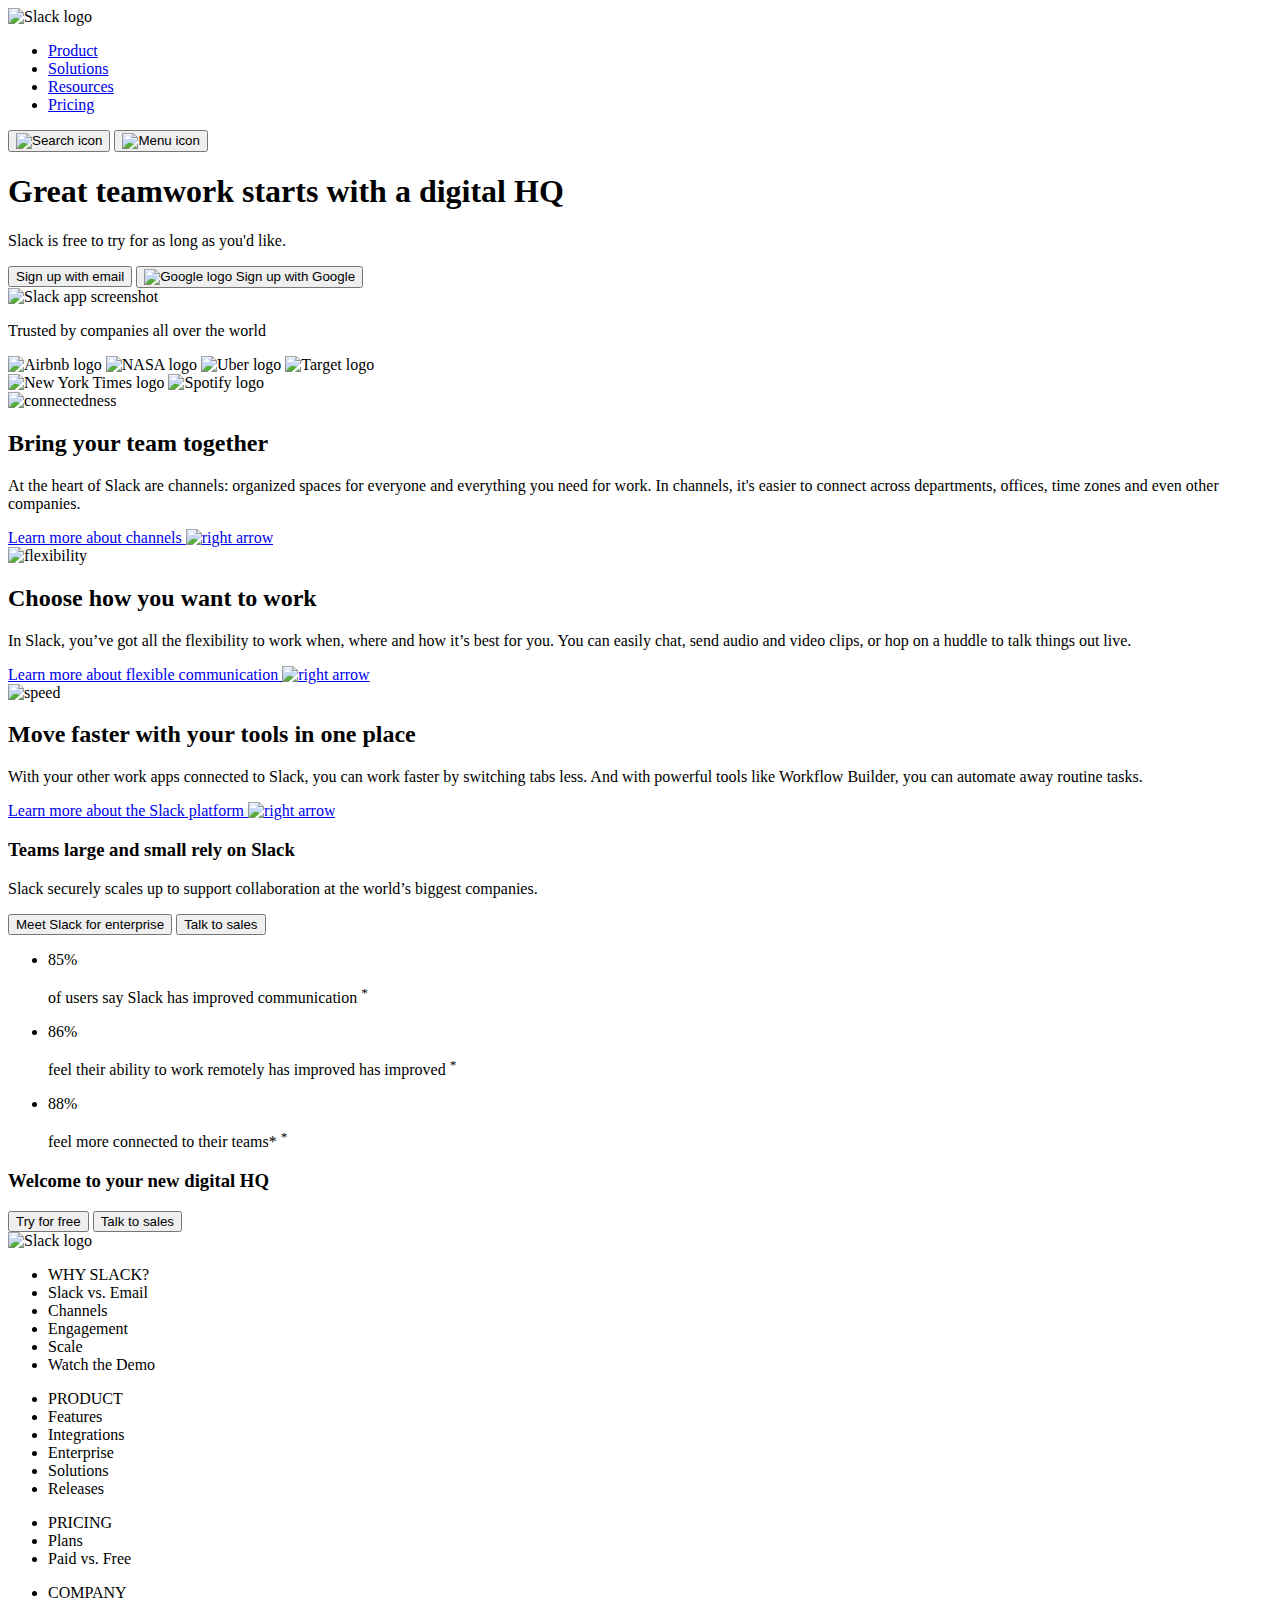
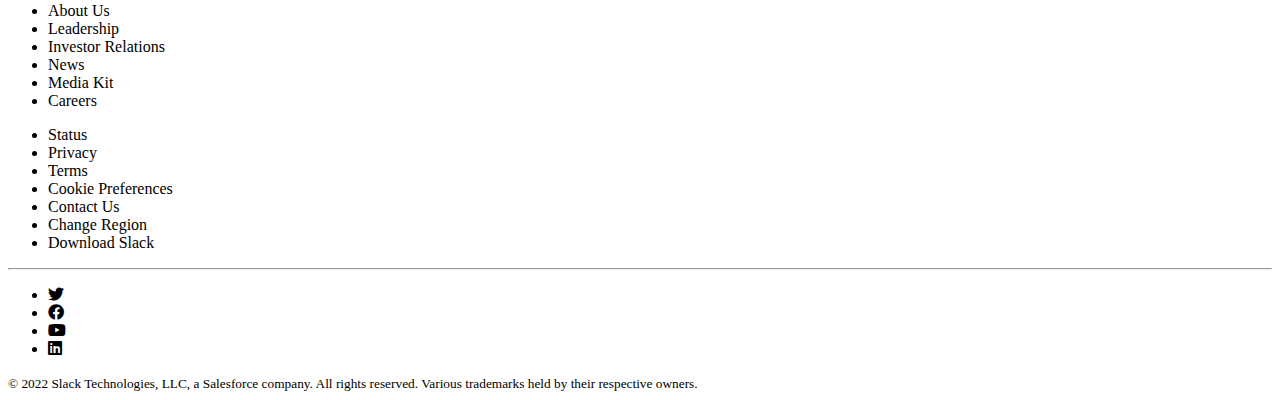
==== index.html @ f40f776b "added index.html file" ====
<!DOCTYPE html>
<html lang="en">
  <head>
    <meta charset="UTF-8" />
    <meta name="viewport" content="width=device-width, initial-scale=1.0" />
    <meta http-equiv="X-UA-Compatible" content="ie=edge" />
    <link href="https://fonts.googleapis.com/css2?family=Inter:wght@300;400;500;600;700;800;900&display=swap" rel="stylesheet" />

    <!-- link the Font Awesome stylesheet - CDN -->
    <link href="https://use.fontawesome.com/releases/v5.0.1/css/all.css" rel="stylesheet" />

    <!-- link your styles -->
    <link rel="stylesheet" href="./stylesheets/style.css" />

    <link rel="icon" type="image/x-icon" href="./images/slack-icon.png" />
    <title>Slack is your digital HQ | Slack</title>
  </head>

  <body>
    <section class="color-section">
      <nav class="nav-bar">
        <div class="nav-bar-container">
          <img src="./images/slack-logo.png" alt="Slack logo" id="slack-icon" />

          <ul>
            <li>
              <a href="#">Product</a>
            </li>
            <li>
              <a href="#">Solutions</a>
            </li>
            <li>
              <a href="#">Resources</a>
            </li>
            <li>
              <a href="#">Pricing</a>
            </li>
          </ul>
        </div>

        <div>
          <button class="nav-btn">
            <img src="./images/icon-search.png" alt="Search icon" />
          </button>

          <button class="nav-btn">
            <img src="./images/icon-menu.png" alt="Menu icon" />
          </button>

          <ul hidden>
            <li>
              <a href="#">Sign in</a>
            </li>
            <li>
              <a href="#">Try for free</a>
            </li>
          </ul>
        </div>
      </nav>

      <header class="header">
        <div class="header-container">
          <h1>Great teamwork starts with a digital HQ</h1>

          <p><span>Slack is free to try</span> for as long as you'd like.</p>

          <div class="button-container">
            <button class="cta-btn">Sign up with email</button>

            <button class="cta-btn google-btn">
              <img class="image-logo" src="./images/logo-google.png" alt="Google logo" />
              <span class="google-span">Sign up with Google</span>
            </button>
          </div>
        </div>

        <div class="screenshot-container">
          <img class="screenshot-image" src="./images/hero-product-ui.png" alt="Slack app screenshot" />
        </div>
      </header>
    </section>

    <main>
      <section class="main-section">
        <section class="logo-section">
          <p>Trusted by companies all over the world</p>

          <div class="company-logos-container">
            <div class="top-logos-container">
              <img src="./images/logo-airbnb.png" alt="Airbnb logo" />
              <img src="./images/logo-nasa.png" alt="NASA logo" />
              <img src="./images/logo-uber.png" alt="Uber logo" />
              <img src="./images/logo-target.png" alt="Target logo" />
            </div>
            <div class="bottom-logos-container">
              <img src="./images/logo-nyt.png" alt="New York Times logo" />
              <img src="./images/logo-spotify.png" alt="Spotify logo" />
            </div>
          </div>
        </section>

        <section class="middle-section">
          <div class="middle-section-img-container">
            <img src="./images/connectedness-mobile.png" alt="connectedness" />
          </div>

          <div class="middle-section-container">
            <h2>Bring your team together</h2>

            <p>
              At the heart of Slack are channels: organized spaces for everyone and everything you need for work. In channels, it's easier to connect across departments, offices,
              time zones and even other companies.
            </p>

            <a href="#">
              <span>Learn more about channels</span>
              <img src="images/icon-arrow-right.png" alt="right arrow" />
            </a>
          </div>
          <div class="middle-section-img-container">
            <img src="./images/flexibility-mobile.png" alt="flexibility" />
          </div>
        </section>

        <section class="middle-section">
          <div class="middle-section-container">
            <h2>Choose how you want to work</h2>
            <p>
              In Slack, you’ve got all the flexibility to work when, where and how it’s best for you. You can easily chat, send audio and video clips, or hop on a huddle to talk
              things out live.
            </p>

            <a href="#">
              <span>Learn more about flexible communication</span>
              <img src="images/icon-arrow-right.png" alt="right arrow" />
            </a>
          </div>
        </section>

        <section class="middle-section">
          <div class="middle-section-img-container">
            <img src="./images/speed-mobile.png" alt="speed" />
          </div>

          <div class="middle-section-container">
            <h2>Move faster with your tools in one place</h2>
            <p>
              With your other work apps connected to Slack, you can work faster by switching tabs less. And with powerful tools like Workflow Builder, you can automate away routine
              tasks.
            </p>

            <a href="#">
              <span>Learn more about the Slack platform</span>
              <img src="images/icon-arrow-right.png" alt="right arrow" />
            </a>
          </div>
        </section>
      </section>
      <section>
        <h3>Teams large and small rely on Slack</h3>
        <p>Slack securely scales up to support collaboration at the world’s biggest companies.</p>

        <div>
          <button>Meet Slack for enterprise</button>
          <button>Talk to sales</button>
        </div>

        <ul>
          <li>
            <p><span>85%</span></p>
            <p>
              of users say Slack has improved communication
              <sup>*</sup>
            </p>
          </li>

          <li>
            <p><span>86%</span></p>
            <p>
              feel their ability to work remotely has improved has improved
              <sup>*</sup>
            </p>
          </li>

          <li>
            <p><span>88%</span></p>
            <p>
              feel more connected to their teams*
              <sup>*</sup>
            </p>
          </li>
        </ul>
      </section>

      <section>
        <h3>Welcome to your new digital HQ</h3>

        <button>Try for free</button>
        <button>Talk to sales</button>
      </section>
    </main>

    <footer>
      <img src="./images/iso-slack.png" alt="Slack logo" />
      <div>
        <ul>
          <li>WHY SLACK?</li>
          <li>Slack vs. Email</li>
          <li>Channels</li>
          <li>Engagement</li>
          <li>Scale</li>
          <li>Watch the Demo</li>
        </ul>

        <ul>
          <li>PRODUCT</li>
          <li>Features</li>
          <li>Integrations</li>
          <li>Enterprise</li>
          <li>Solutions</li>
          <li>Releases</li>
        </ul>

        <ul>
          <li>PRICING</li>
          <li>Plans</li>
          <li>Paid vs. Free</li>
        </ul>

        <ul>
          <li>COMPANY</li>
          <li>About Us</li>
          <li>Leadership</li>
          <li>Investor Relations</li>
          <li>News</li>
          <li>Media Kit</li>
          <li>Careers</li>
        </ul>
      </div>

      <ul>
        <li>Status</li>
        <li>Privacy</li>
        <li>Terms</li>
        <li>Cookie Preferences</li>
        <li>Contact Us</li>
        <li>Change Region</li>
        <li>Download Slack</li>
      </ul>

      <hr />

      <ul>
        <li>
          <i class="fab fa-twitter"></i>
        </li>
        <li>
          <i class="fab fa-facebook"></i>
        </li>
        <li>
          <i class="fab fa-youtube"></i>
        </li>
        <li>
          <i class="fab fa-linkedin"></i>
        </li>
      </ul>

      <div>
        <small> &copy; 2022 Slack Technologies, LLC, a Salesforce company. All rights reserved. Various trademarks held by their respective owners. </small>
      </div>
    </footer>
  </body>
</html>
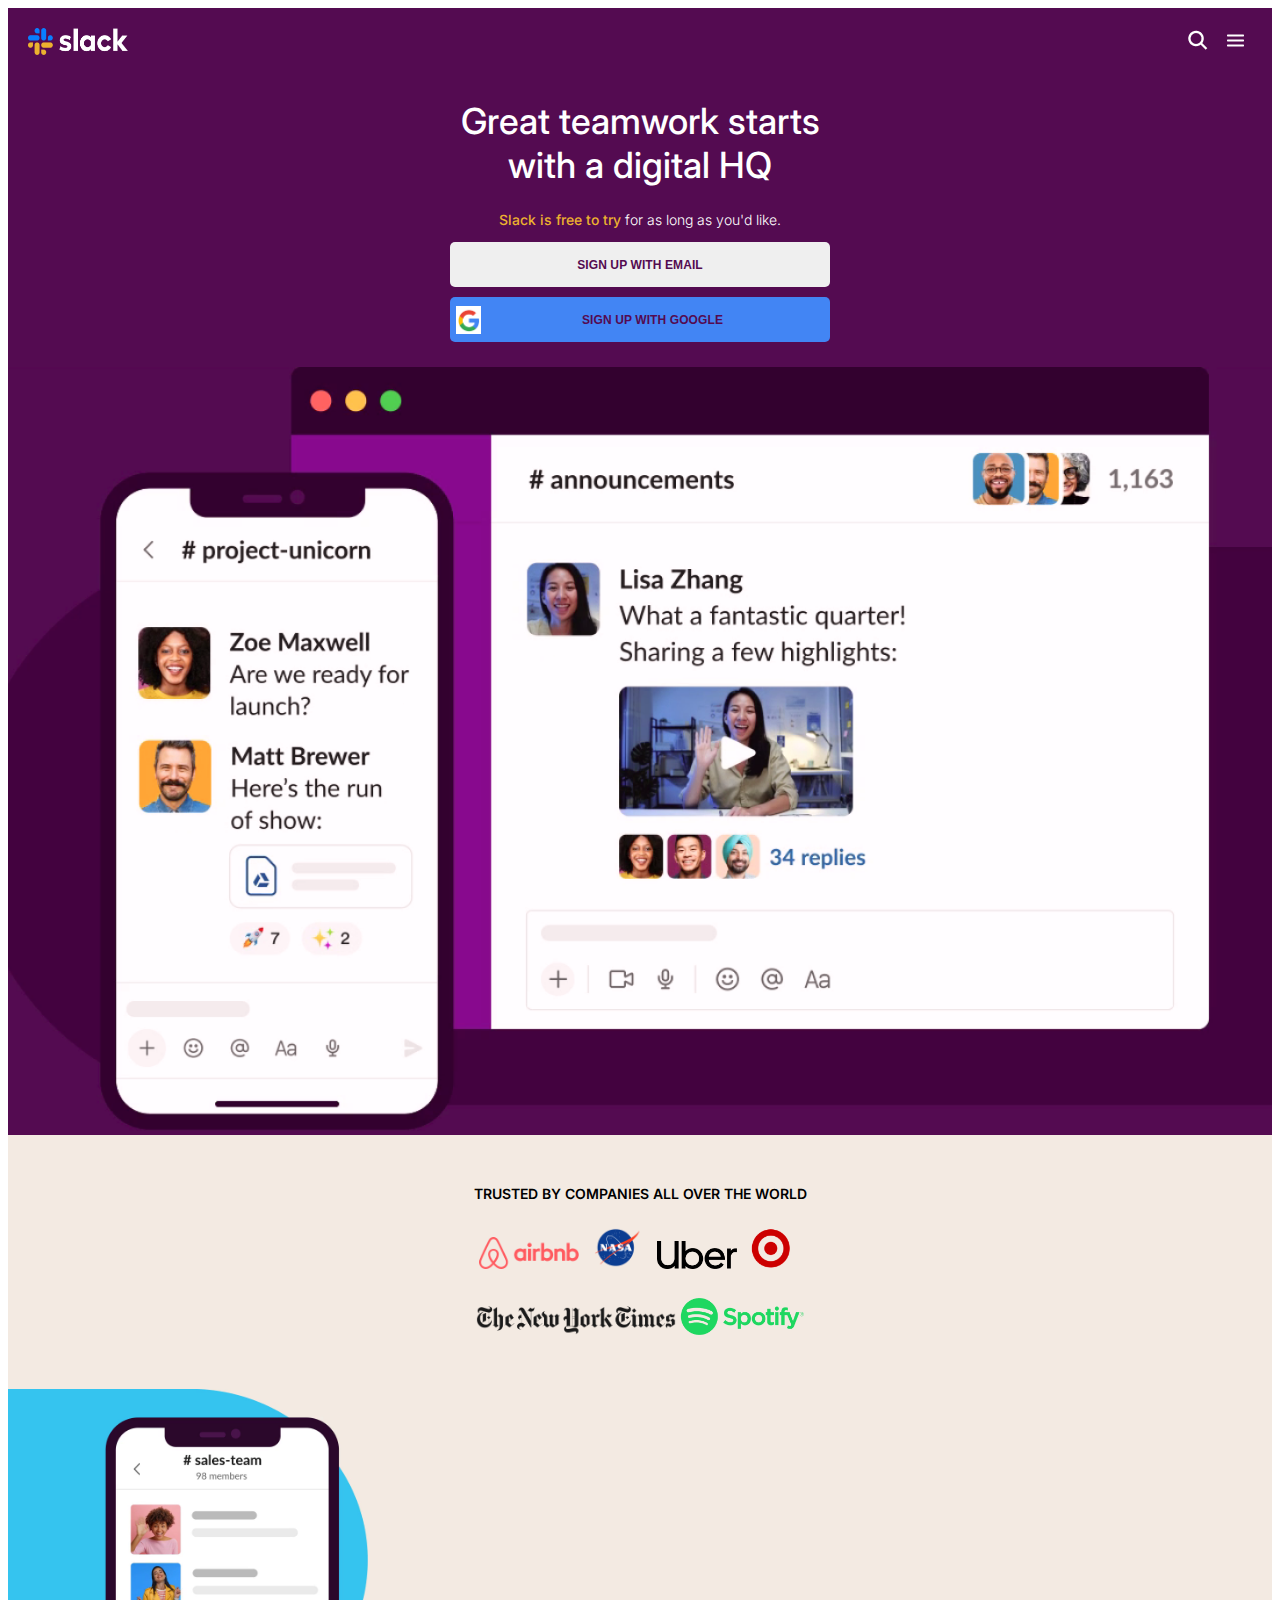
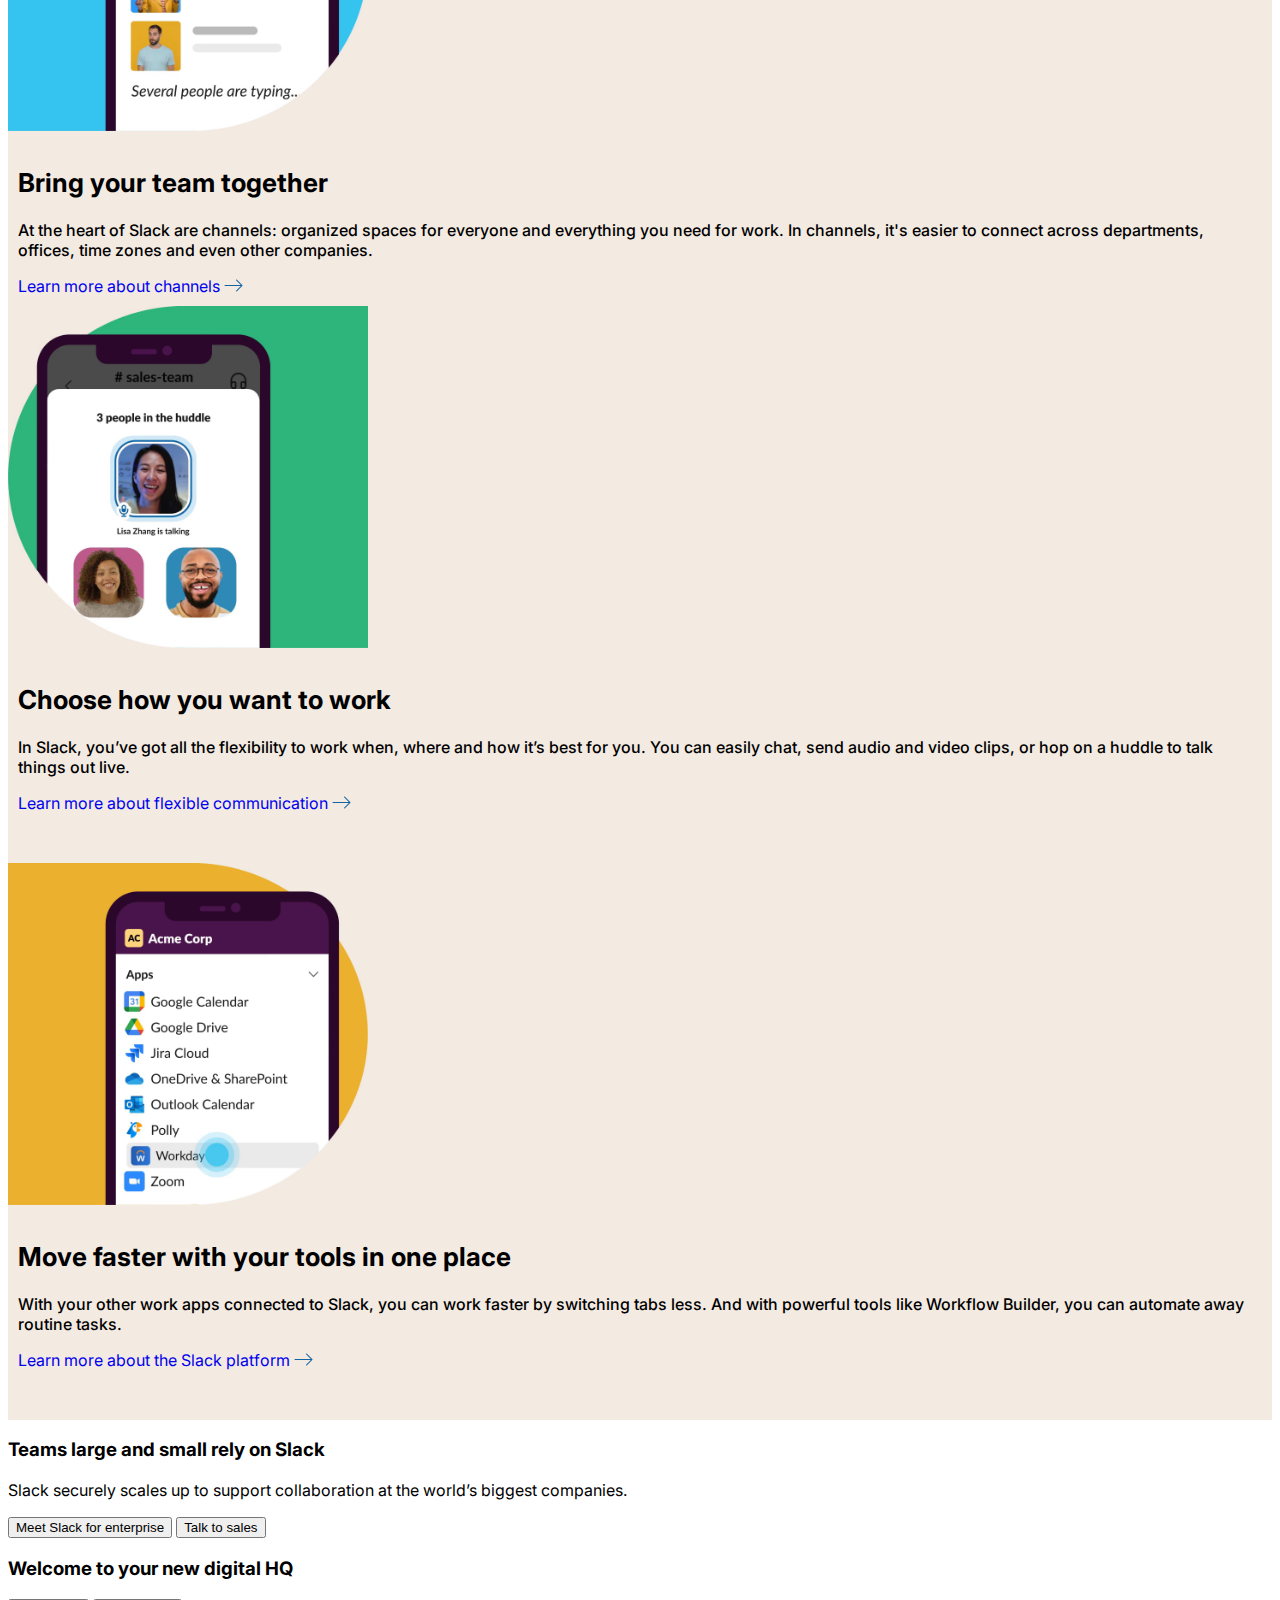
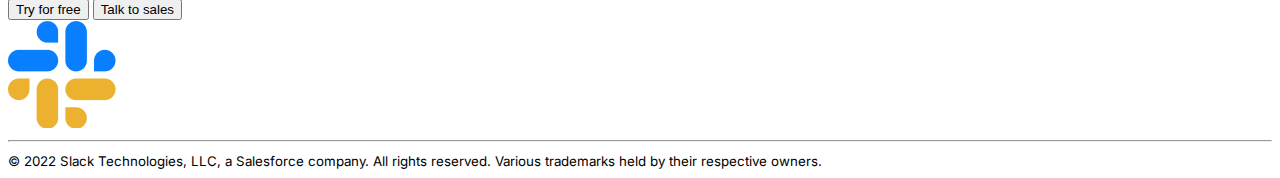
==== commit 5dfd7104: "updated css stylesheet path" ====
--- a/index.html
+++ b/index.html
@@ -10,7 +10,7 @@
     <link href="https://use.fontawesome.com/releases/v5.0.1/css/all.css" rel="stylesheet" />
 
     <!-- link your styles -->
-    <link rel="stylesheet" href="./stylesheets/style.css" />
+    <link rel="stylesheet" href="/style.css" />
 
     <link rel="icon" type="image/x-icon" href="./images/slack-icon.png" />
     <title>Slack is your digital HQ | Slack</title>
--- a/style.css
+++ b/style.css
@@ -0,0 +1,196 @@
+/*
+background purple: #540B51
+background ivory: #F3EAE2
+button blue: #4285F4
+titles black: #191817
+paragraph black: #000000
+paragraph yellow: #ECB12F
+links blue: #2E71A6
+footer links grey: #454245
+*/
+
+body {
+  font-family: "Inter", sans-serif;
+}
+
+.color-section {
+  background-color: #540b51;
+  margin: 0 auto;
+  max-width: 100%;
+}
+
+.nav-bar-container {
+  display: flex;
+}
+
+ul {
+  display: none;
+  list-style: none;
+}
+.nav-bar {
+  display: flex;
+  justify-content: space-between;
+  padding: 20px;
+}
+
+#slack-icon {
+  width: 100px;
+}
+
+.nav-btn {
+  background: transparent;
+  border: none;
+}
+
+.header-container {
+  width: 400px;
+  margin: 0 auto;
+  max-width: 100%;
+}
+
+.header-container h1 {
+  text-align: center;
+  color: white;
+  font-size: 36px;
+  font-weight: 500;
+}
+
+.header-container > p > span {
+  color: #ecb12f;
+  font-weight: 500;
+}
+
+.header p {
+  padding: 0 10px;
+  font-weight: 300;
+  font-size: 14px;
+  text-align: center;
+  color: white;
+}
+
+.button-container {
+  display: flex;
+  flex-direction: column;
+  gap: 10px;
+}
+
+.cta-btn {
+  width: 95%;
+  margin: 0 auto;
+  border-radius: 5px;
+  border: none;
+  color: #540b51;
+  font-size: 12px;
+  font-weight: 700;
+  letter-spacing: 0.1px;
+  text-transform: uppercase;
+  height: 45px;
+  text-align: center;
+}
+
+.google-btn {
+  background: #4285f4;
+  display: flex;
+  justify-content: center;
+  align-items: center;
+}
+
+.image-logo {
+  width: 25px;
+  background-color: white;
+  margin-right: auto;
+}
+
+.google-span {
+  margin-right: auto;
+}
+
+.screenshot-image {
+  width: 100%;
+  margin-top: 25px;
+}
+
+.main-section {
+  background: #f3eae2;
+}
+
+.logo-section > p {
+  text-align: center;
+  font-weight: 600;
+  text-transform: uppercase;
+  font-size: 14px;
+  margin: 0 auto;
+  padding-top: 50px;
+  padding-bottom: 25px;
+}
+
+.top-logos-container > img {
+  margin-right: 10px;
+}
+
+.top-logos-container > img[src*="airbnb"] {
+  width: 100px;
+}
+
+.top-logos-container > img[src*="nasa"] {
+  width: 50px;
+}
+
+.top-logos-container > img[src*="uber"] {
+  width: 80px;
+}
+
+.top-logos-container > img[src*="target"] {
+  width: 40px;
+}
+
+/* 2nd row of flex company logos */
+
+.bottom-logos-container > img[src*="nyt"] {
+  width: 200px;
+}
+
+.bottom-logos-container > img[src*="spotify"] {
+  width: 125px;
+}
+
+.bottom-logos-container {
+  margin-bottom: 50px;
+}
+
+.company-logos-container {
+  display: flex;
+  flex-direction: column;
+  justify-content: center;
+  align-items: center;
+  gap: 25px;
+}
+
+.company-logos > div {
+  margin-bottom: 25px;
+}
+
+/* section with colorful images */
+
+.middle-section-img-container > img {
+  width: 360px;
+}
+
+.middle-section-container {
+  padding: 10px;
+}
+.middle-section-container:last-child {
+  padding-bottom: 50px;
+}
+
+.middle-section p {
+  font-weight: 500;
+}
+
+.middle-section h2 {
+  font-size: 26px;
+}
+
+.middle-section a {
+  text-decoration: none;
+}
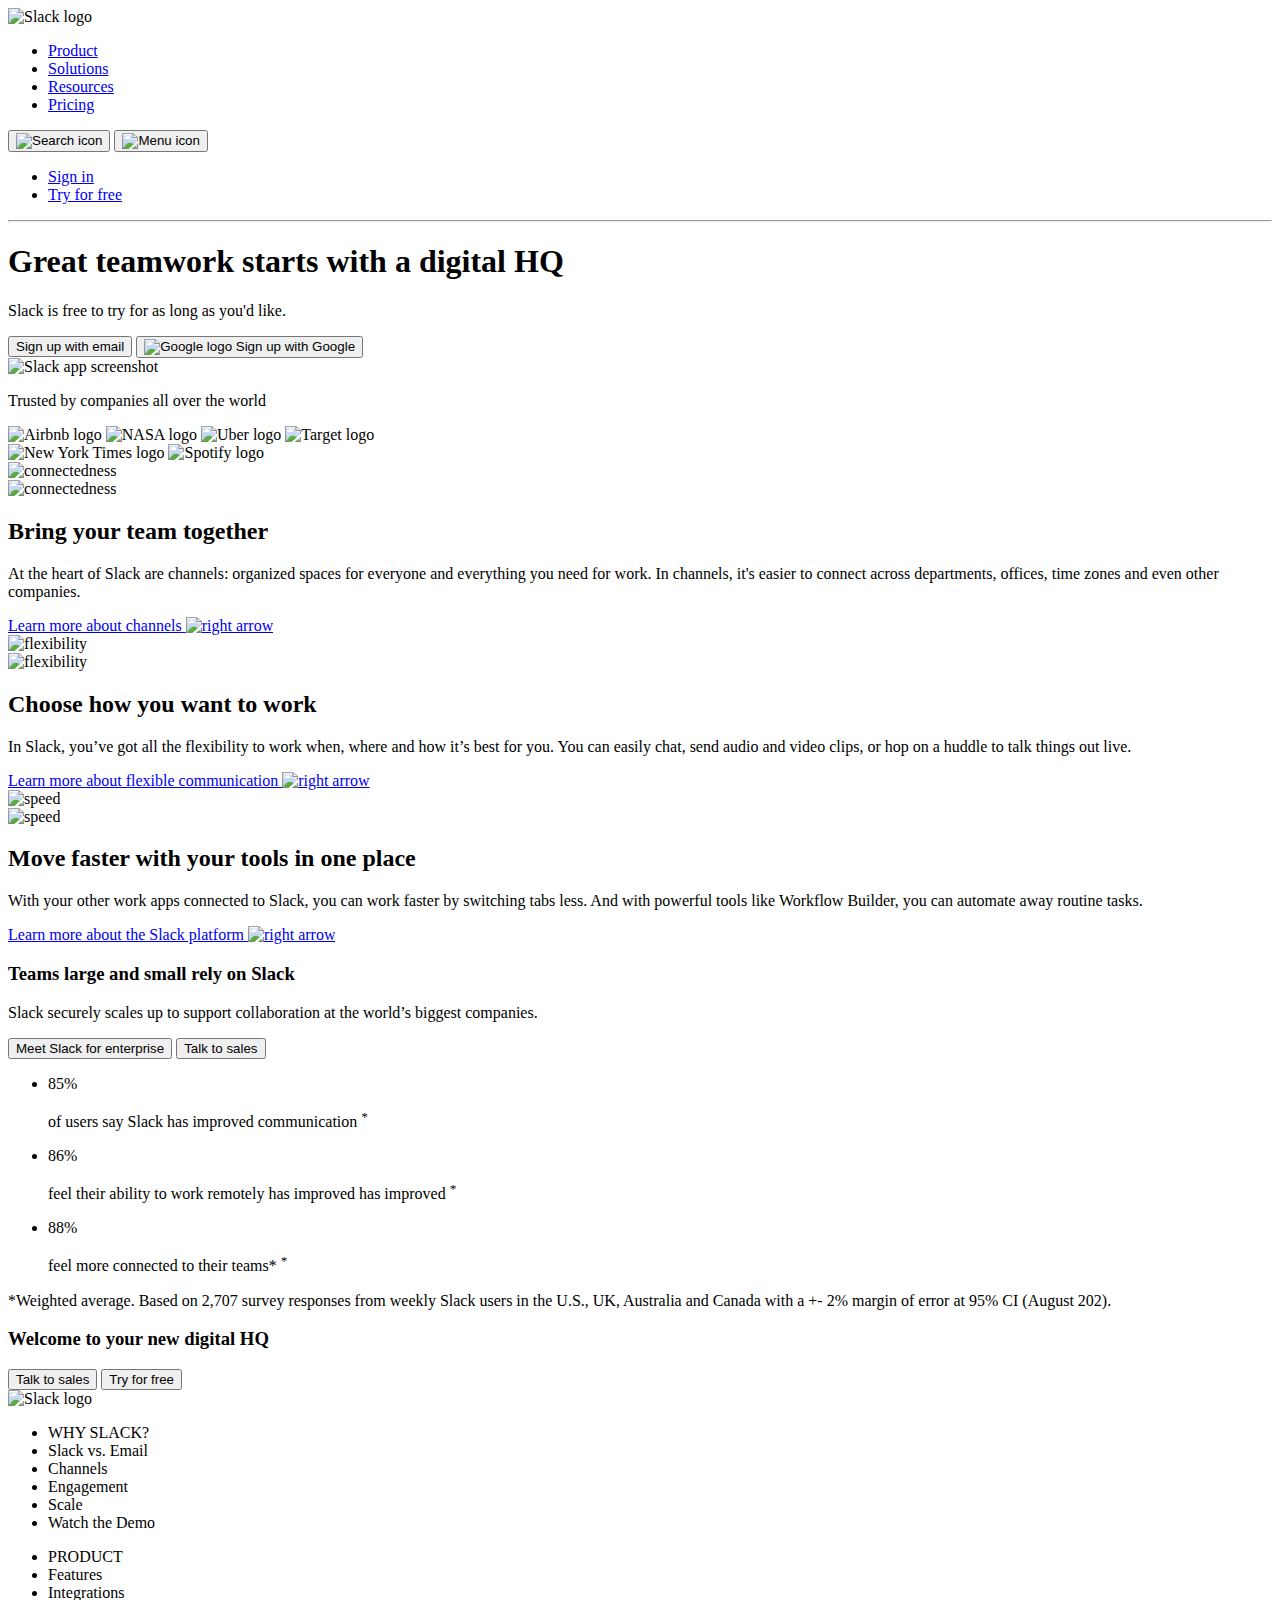
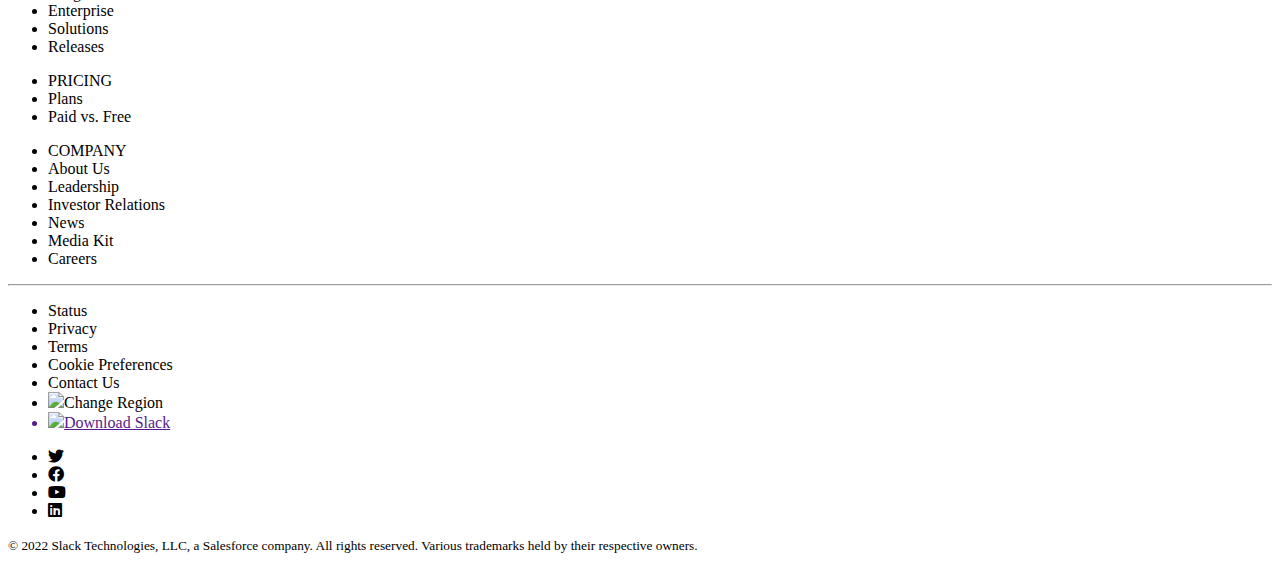
==== commit f3aef602: "added index.html file" ====
--- a/index.html
+++ b/index.html
@@ -10,19 +10,19 @@
     <link href="https://use.fontawesome.com/releases/v5.0.1/css/all.css" rel="stylesheet" />
 
     <!-- link your styles -->
-    <link rel="stylesheet" href="/style.css" />
+    <link rel="stylesheet" href="./stylesheets/style.css" />
 
     <link rel="icon" type="image/x-icon" href="./images/slack-icon.png" />
     <title>Slack is your digital HQ | Slack</title>
   </head>
 
   <body>
-    <section class="color-section">
+    <section class="color-section purple-background">
       <nav class="nav-bar">
         <div class="nav-bar-container">
           <img src="./images/slack-logo.png" alt="Slack logo" id="slack-icon" />
 
-          <ul>
+          <ul class="nav-list">
             <li>
               <a href="#">Product</a>
             </li>
@@ -47,7 +47,7 @@
             <img src="./images/icon-menu.png" alt="Menu icon" />
           </button>
 
-          <ul hidden>
+          <ul class="desktop-nav-links">
             <li>
               <a href="#">Sign in</a>
             </li>
@@ -57,15 +57,15 @@
           </ul>
         </div>
       </nav>
-
+      <hr class="nav-hr" />
       <header class="header">
         <div class="header-container">
           <h1>Great teamwork starts with a digital HQ</h1>
 
           <p><span>Slack is free to try</span> for as long as you'd like.</p>
 
-          <div class="button-container">
-            <button class="cta-btn">Sign up with email</button>
+          <div class="btn-container">
+            <button class="cta-btn purple-text">Sign up with email</button>
 
             <button class="cta-btn google-btn">
               <img class="image-logo" src="./images/logo-google.png" alt="Google logo" />
@@ -103,6 +103,9 @@
           <div class="middle-section-img-container">
             <img src="./images/connectedness-mobile.png" alt="connectedness" />
           </div>
+          <div class="middle-section-img-container-dt">
+            <img src="./images/connectedness.png" alt="connectedness" />
+          </div>
 
           <div class="middle-section-container">
             <h2>Bring your team together</h2>
@@ -117,29 +120,35 @@
               <img src="images/icon-arrow-right.png" alt="right arrow" />
             </a>
           </div>
-          <div class="middle-section-img-container">
+          <div class="middle-section-img-container flex-reverse-img">
             <img src="./images/flexibility-mobile.png" alt="flexibility" />
           </div>
-        </section>
-
-        <section class="middle-section">
-          <div class="middle-section-container">
-            <h2>Choose how you want to work</h2>
-            <p>
-              In Slack, you’ve got all the flexibility to work when, where and how it’s best for you. You can easily chat, send audio and video clips, or hop on a huddle to talk
-              things out live.
-            </p>
-
-            <a href="#">
-              <span>Learn more about flexible communication</span>
-              <img src="images/icon-arrow-right.png" alt="right arrow" />
-            </a>
-          </div>
+          <div class="middle-section-img-container-dt flex-reverse-img">
+            <img src="./images/flexibility.png" alt="flexibility" />
+          </div>
+
+          <section class="middle-section">
+            <div class="middle-section-container">
+              <h2>Choose how you want to work</h2>
+              <p>
+                In Slack, you’ve got all the flexibility to work when, where and how it’s best for you. You can easily chat, send audio and video clips, or hop on a huddle to talk
+                things out live.
+              </p>
+
+              <a href="#">
+                <span>Learn more about flexible communication</span>
+                <img src="images/icon-arrow-right.png" alt="right arrow" />
+              </a>
+            </div>
+          </section>
         </section>
 
         <section class="middle-section">
           <div class="middle-section-img-container">
             <img src="./images/speed-mobile.png" alt="speed" />
+          </div>
+          <div class="middle-section-img-container-dt">
+            <img src="./images/speed.png" alt="speed" />
           </div>
 
           <div class="middle-section-container">
@@ -156,101 +165,109 @@
           </div>
         </section>
       </section>
-      <section>
+      <section class="team-section">
         <h3>Teams large and small rely on Slack</h3>
         <p>Slack securely scales up to support collaboration at the world’s biggest companies.</p>
 
-        <div>
-          <button>Meet Slack for enterprise</button>
-          <button>Talk to sales</button>
+        <div class="btn-container">
+          <button class="purple-background team-btn">Meet Slack for enterprise</button>
+          <button class="purple-text team-btn">Talk to sales</button>
         </div>
 
         <ul>
           <li>
-            <p><span>85%</span></p>
-            <p>
+            <p><span class="team-percentages">85%</span></p>
+            <p class="team-stats">
               of users say Slack has improved communication
               <sup>*</sup>
             </p>
           </li>
 
           <li>
-            <p><span>86%</span></p>
-            <p>
+            <p><span class="team-percentages">86%</span></p>
+            <p class="team-stats">
               feel their ability to work remotely has improved has improved
               <sup>*</sup>
             </p>
           </li>
 
           <li>
-            <p><span>88%</span></p>
-            <p>
+            <p><span class="team-percentages">88%</span></p>
+            <p class="team-stats">
               feel more connected to their teams*
               <sup>*</sup>
             </p>
           </li>
         </ul>
+        <p class="survey">
+          *Weighted average. Based on 2,707 survey responses from weekly Slack users in the U.S., UK, Australia and Canada with a +- 2% margin of error at 95% CI (August 202).
+        </p>
       </section>
 
-      <section>
+      <section class="welcome purple-background">
         <h3>Welcome to your new digital HQ</h3>
-
-        <button>Try for free</button>
-        <button>Talk to sales</button>
+        <div class="btn-container">
+          <button class="purple-background white-border">Talk to sales</button>
+          <button class="purple-text try-for-free-btn">Try for free</button>
+        </div>
       </section>
     </main>
-
-    <footer>
+    <footer id="footer">
       <img src="./images/iso-slack.png" alt="Slack logo" />
+
       <div>
-        <ul>
-          <li>WHY SLACK?</li>
-          <li>Slack vs. Email</li>
-          <li>Channels</li>
-          <li>Engagement</li>
-          <li>Scale</li>
-          <li>Watch the Demo</li>
-        </ul>
-
-        <ul>
-          <li>PRODUCT</li>
-          <li>Features</li>
-          <li>Integrations</li>
-          <li>Enterprise</li>
-          <li>Solutions</li>
-          <li>Releases</li>
-        </ul>
-
-        <ul>
-          <li>PRICING</li>
-          <li>Plans</li>
-          <li>Paid vs. Free</li>
-        </ul>
-
-        <ul>
-          <li>COMPANY</li>
-          <li>About Us</li>
-          <li>Leadership</li>
-          <li>Investor Relations</li>
-          <li>News</li>
-          <li>Media Kit</li>
-          <li>Careers</li>
-        </ul>
+        <div class="footer-list-container">
+          <ul class="footer-list">
+            <li>WHY SLACK?</li>
+            <li>Slack vs. Email</li>
+            <li>Channels</li>
+            <li>Engagement</li>
+            <li>Scale</li>
+            <li>Watch the Demo</li>
+          </ul>
+
+          <ul class="footer-list">
+            <li>PRODUCT</li>
+            <li>Features</li>
+            <li>Integrations</li>
+            <li>Enterprise</li>
+            <li>Solutions</li>
+            <li>Releases</li>
+          </ul>
+
+          <ul class="footer-list">
+            <li>PRICING</li>
+            <li>Plans</li>
+            <li>Paid vs. Free</li>
+          </ul>
+
+          <ul class="footer-list">
+            <li>COMPANY</li>
+            <li>About Us</li>
+            <li>Leadership</li>
+            <li>Investor Relations</li>
+            <li>News</li>
+            <li>Media Kit</li>
+            <li>Careers</li>
+          </ul>
+        </div>
       </div>
 
-      <ul>
+      <hr />
+
+      <ul class="footer-terms">
         <li>Status</li>
         <li>Privacy</li>
         <li>Terms</li>
         <li>Cookie Preferences</li>
         <li>Contact Us</li>
-        <li>Change Region</li>
-        <li>Download Slack</li>
+        <li class="footer-li-img"><img src="images/icon-region.png" />Change Region</li>
+        <a href="">
+          <li class="footer-li-img"><img src="images/icon-download.png" />Download Slack</li>
+        </a>
       </ul>
 
-      <hr />
-
-      <ul>
+      <ul class="footer-icons">
         <li>
           <i class="fab fa-twitter"></i>
         </li>
@@ -265,7 +282,7 @@
         </li>
       </ul>
 
-      <div>
+      <div class="small-copy">
         <small> &copy; 2022 Slack Technologies, LLC, a Salesforce company. All rights reserved. Various trademarks held by their respective owners. </small>
       </div>
     </footer>
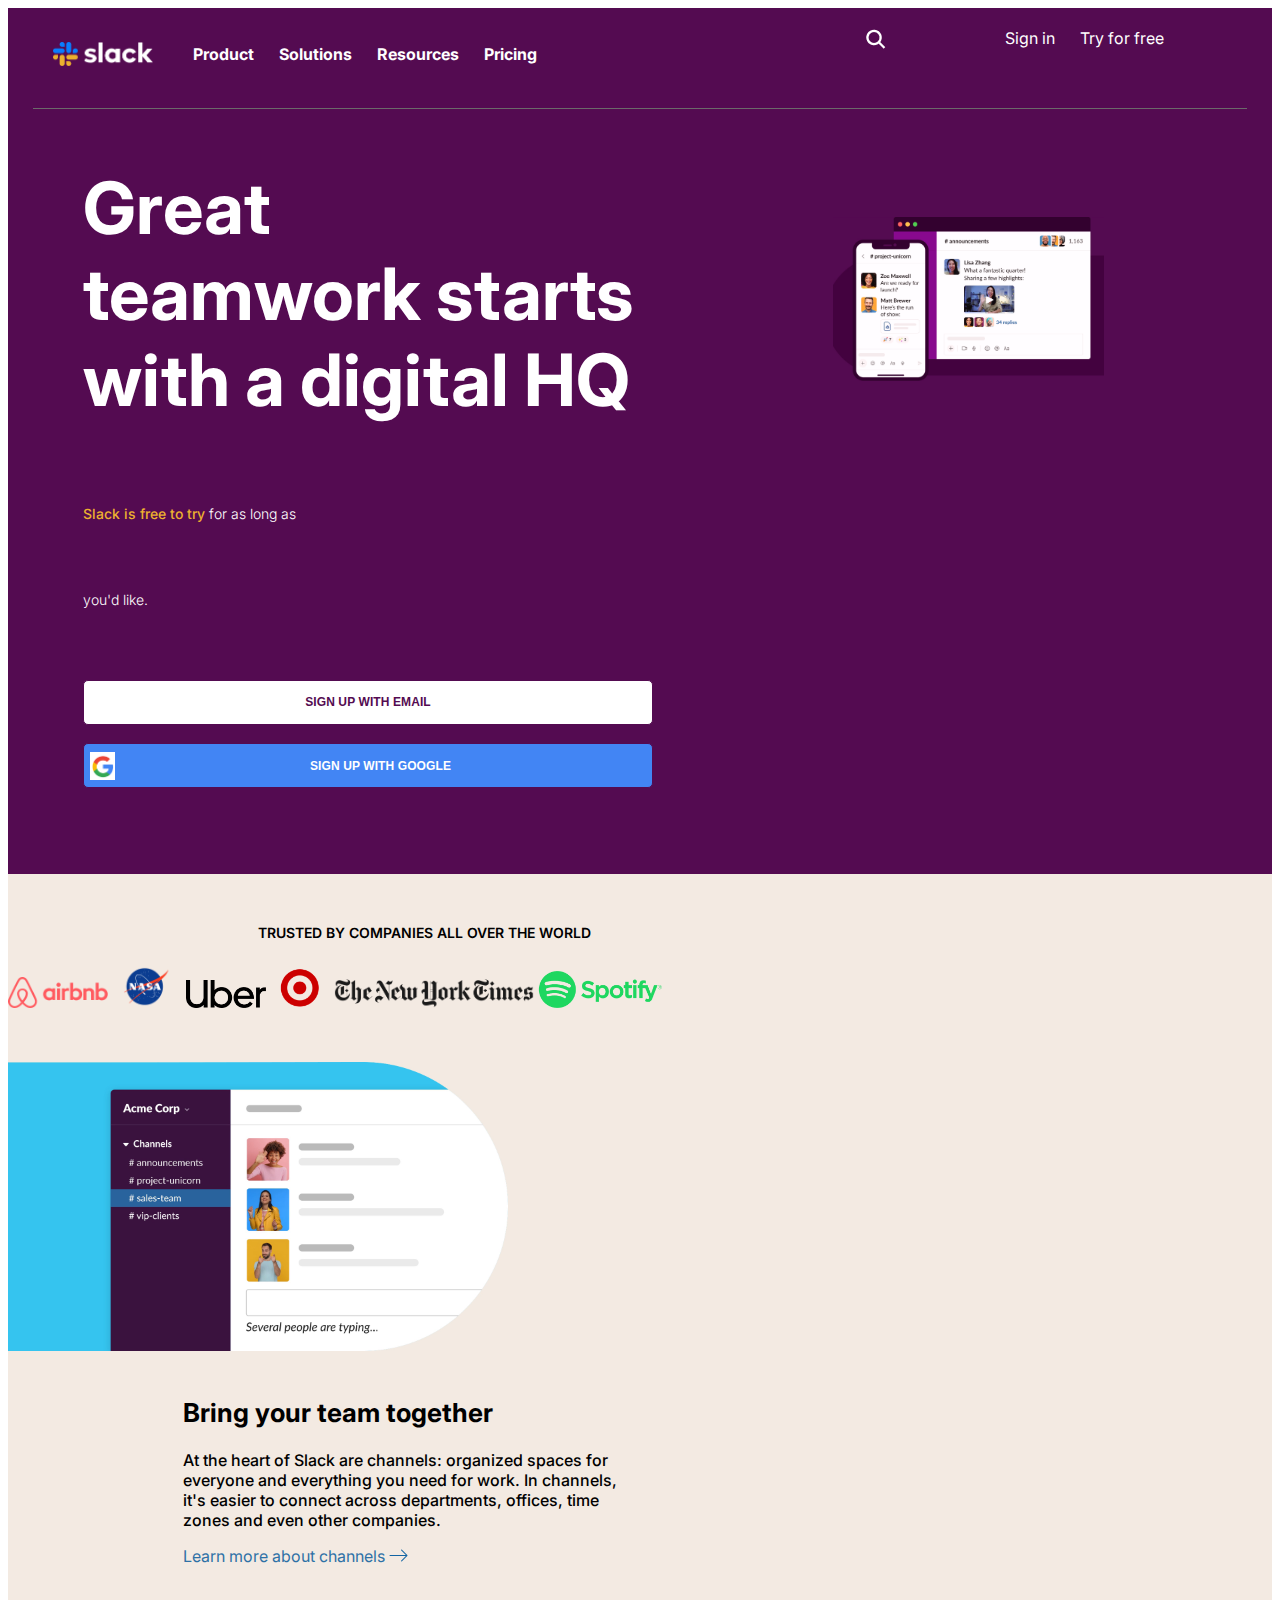
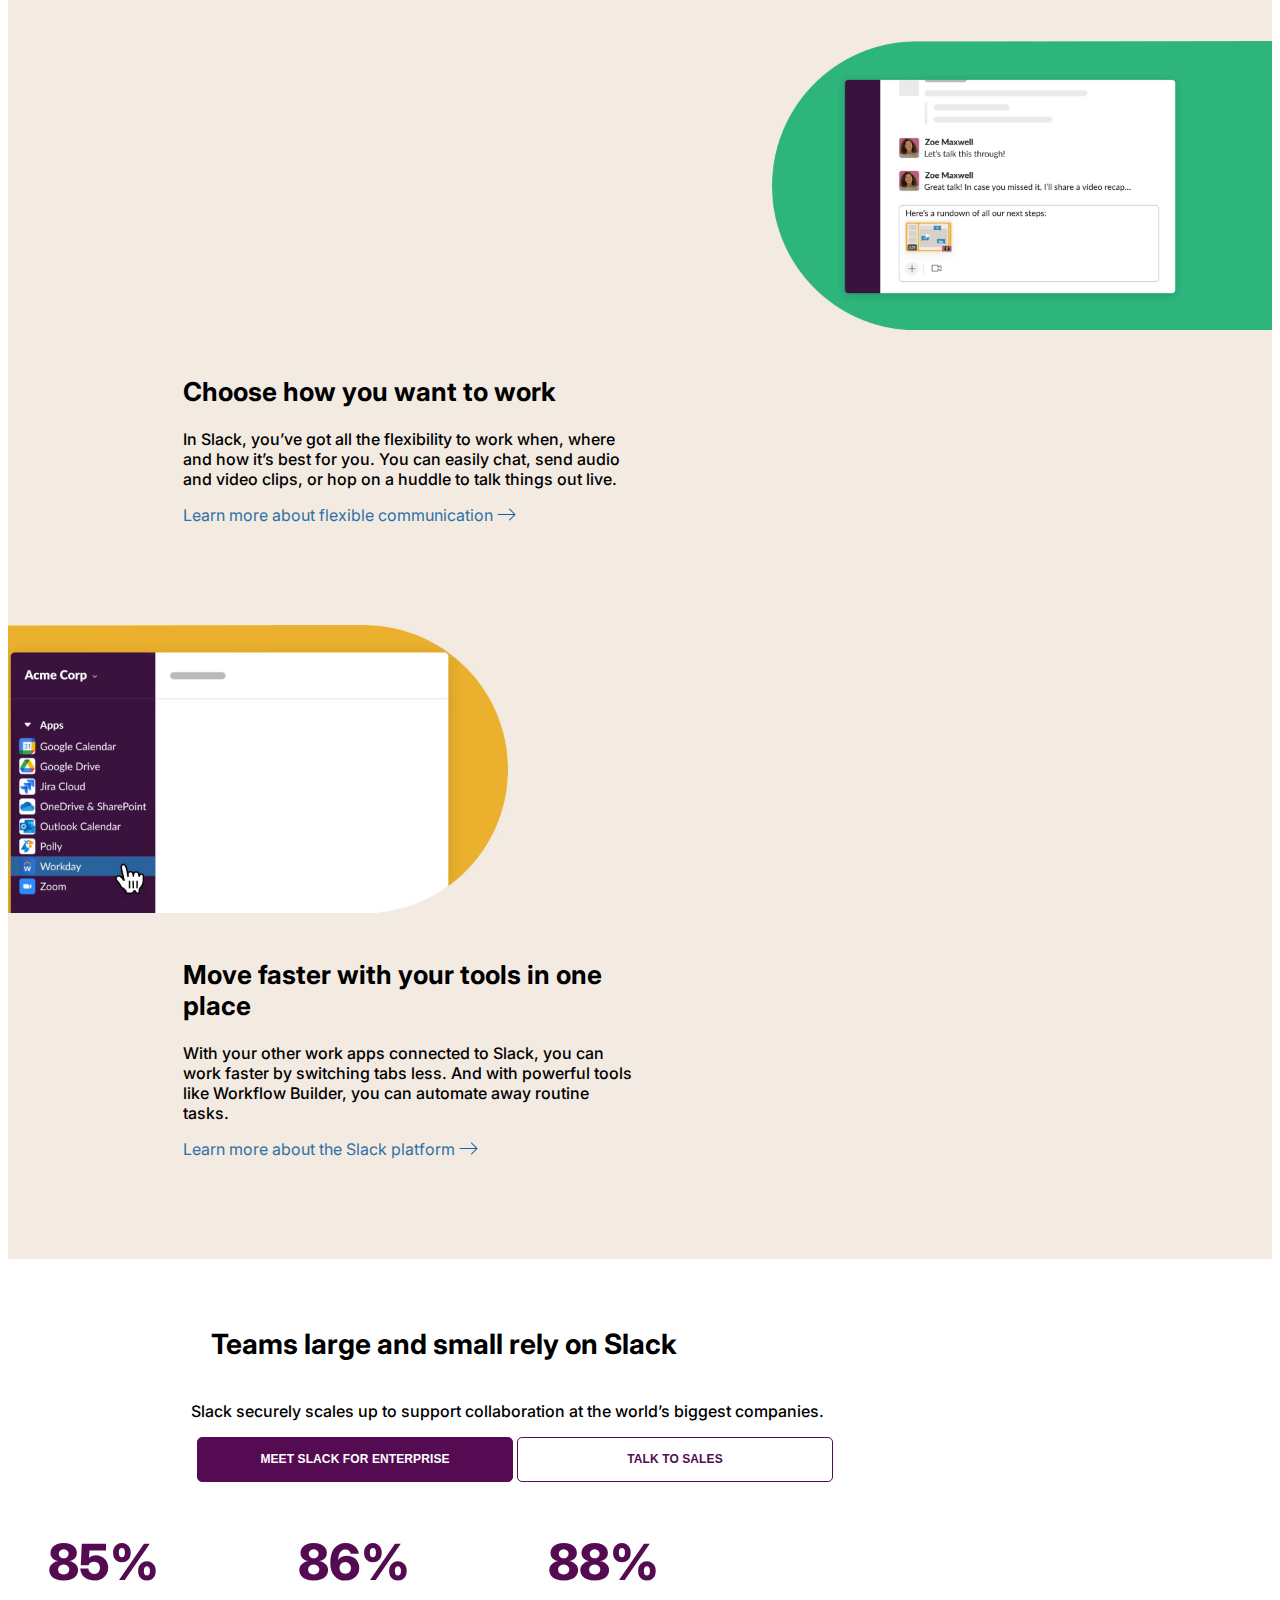
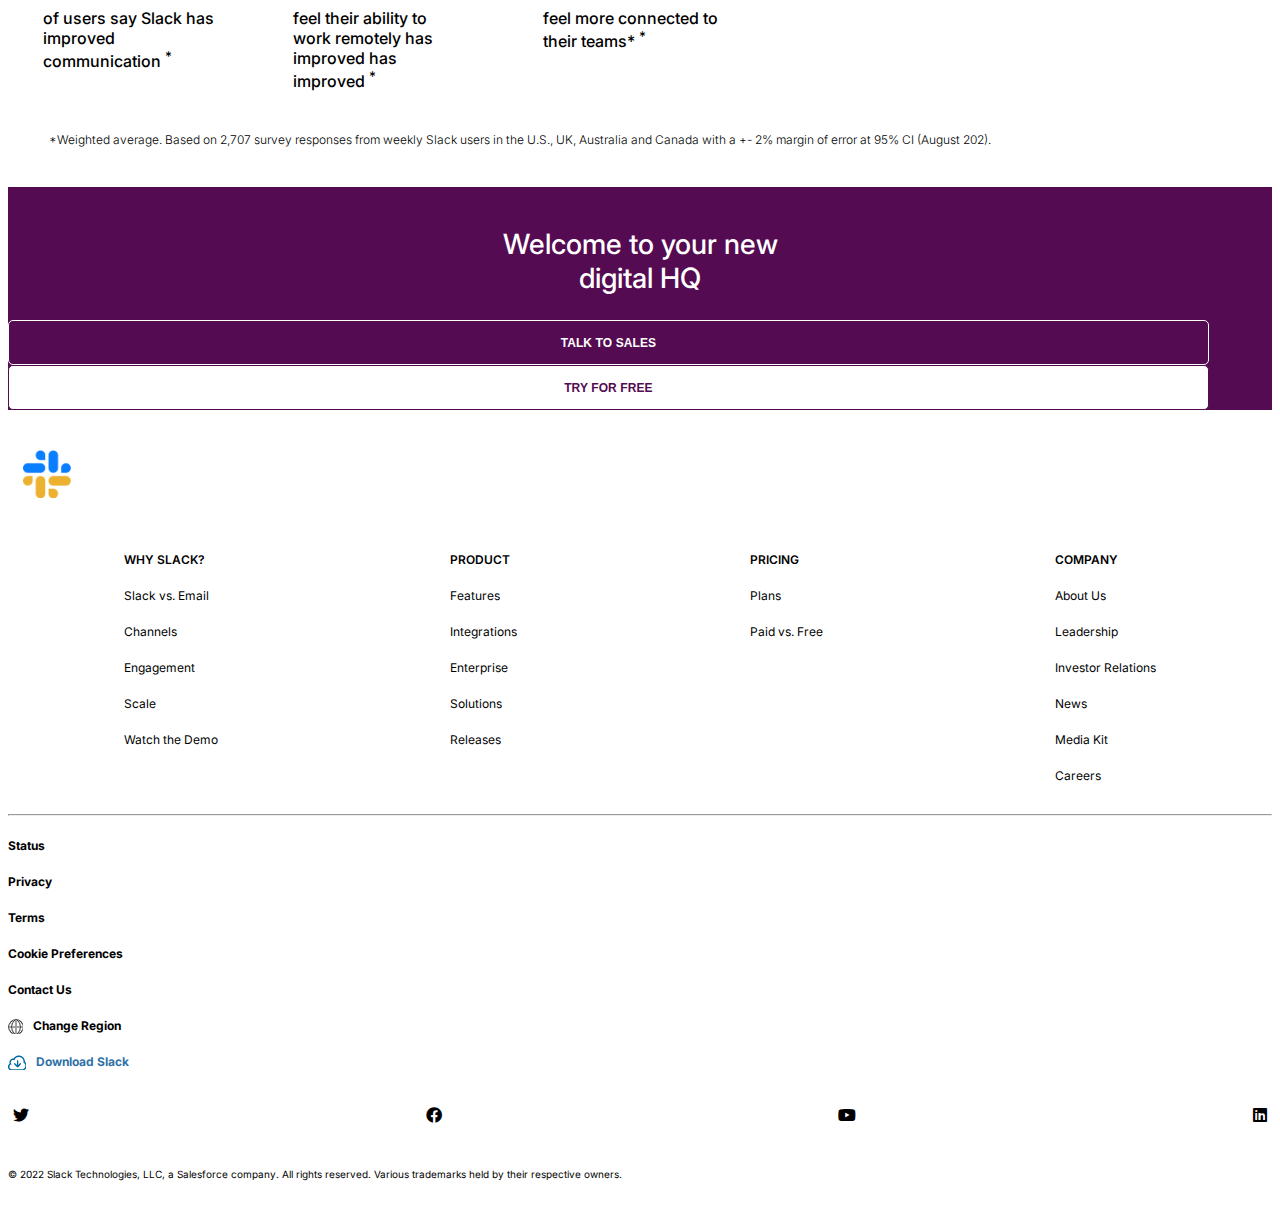
==== commit 229fe2b4: "added styling for desktop responsive" ====
--- a/index.html
+++ b/index.html
@@ -38,12 +38,12 @@
           </ul>
         </div>
 
-        <div>
+        <div class="nav-icons-container">
           <button class="nav-btn">
             <img src="./images/icon-search.png" alt="Search icon" />
           </button>
 
-          <button class="nav-btn">
+          <button class="nav-btn nav-icon-menu">
             <img src="./images/icon-menu.png" alt="Menu icon" />
           </button>
 
@@ -60,7 +60,7 @@
       <hr class="nav-hr" />
       <header class="header">
         <div class="header-container">
-          <h1>Great teamwork starts with a digital HQ</h1>
+          <h1><span>Great</span> teamwork starts with a digital HQ</h1>
 
           <p><span>Slack is free to try</span> for as long as you'd like.</p>
 
--- a/stylesheets/style.css
+++ b/stylesheets/style.css
@@ -0,0 +1,552 @@
+/*
+background purple: #540B51
+background ivory: #F3EAE2
+button blue: #4285F4
+titles black: #191817
+paragraph black: #000000
+paragraph yellow: #ECB12F
+links blue: #2E71A6
+footer links grey: #454245
+*/
+
+body {
+  font-family: "Inter", sans-serif;
+}
+
+a {
+  color: #2e71a6;
+  text-decoration: none;
+}
+
+.color-section {
+  max-width: 100%;
+}
+
+.nav-bar-container {
+  display: flex;
+}
+
+.nav-list {
+  display: none;
+  list-style: none;
+}
+
+.desktop-nav-links {
+  display: none;
+  list-style: none;
+}
+
+.nav-bar {
+  display: flex;
+  justify-content: space-between;
+  padding: 20px;
+  max-width: 100%;
+}
+
+#slack-icon {
+  width: 100px;
+  object-fit: contain;
+}
+
+.nav-btn {
+  background: transparent;
+  border: none;
+}
+
+.nav-hr {
+  border: 0 none;
+  height: 1px;
+  background-color: #6b6a6a;
+  width: 100%;
+}
+
+.header-container {
+  width: 400px;
+  margin: 0 auto;
+  max-width: 100%;
+}
+
+.header-container h1 {
+  text-align: center;
+  color: white;
+  font-size: 36px;
+  font-weight: 500;
+}
+
+.header-container > p > span {
+  color: #ecb12f;
+  font-weight: 500;
+}
+
+.header p {
+  padding: 0 10px;
+  font-weight: 300;
+  font-size: 14px;
+  text-align: center;
+  color: white;
+}
+
+.button-container {
+  display: flex;
+  flex-direction: column;
+  gap: 10px;
+}
+
+button.cta-btn {
+  margin-bottom: 0;
+}
+
+.google-btn {
+  background: #4285f4;
+  display: flex;
+  justify-content: center;
+  align-items: center;
+}
+
+.image-logo {
+  width: 25px;
+  background-color: white;
+  margin-right: auto;
+}
+
+.google-span {
+  margin-right: auto;
+  color: white;
+}
+
+.screenshot-image {
+  width: 100%;
+  margin-top: 25px;
+}
+
+.main-section {
+  background: #f3eae2;
+}
+
+.logo-section > p {
+  text-align: center;
+  font-weight: 600;
+  text-transform: uppercase;
+  font-size: 14px;
+  margin: 0 auto;
+  padding-top: 50px;
+  padding-bottom: 25px;
+}
+
+.top-logos-container > img {
+  margin-right: 10px;
+}
+
+.top-logos-container > img[src*="airbnb"] {
+  width: 100px;
+}
+
+.top-logos-container > img[src*="nasa"] {
+  width: 50px;
+}
+
+.top-logos-container > img[src*="uber"] {
+  width: 80px;
+}
+
+.top-logos-container > img[src*="target"] {
+  width: 40px;
+}
+
+/* 2nd row of flex company logos */
+
+.bottom-logos-container > img[src*="nyt"] {
+  width: 200px;
+}
+
+.bottom-logos-container > img[src*="spotify"] {
+  width: 125px;
+}
+
+.bottom-logos-container {
+  margin-bottom: 50px;
+}
+
+.company-logos-container {
+  display: flex;
+  flex-direction: column;
+  justify-content: center;
+  align-items: center;
+  gap: 25px;
+}
+
+.company-logos > div {
+  margin-bottom: 25px;
+}
+
+/* section with colorful images */
+
+.middle-section-img-container > img {
+  width: 360px;
+}
+
+.middle-section-img-container-dt > img {
+  display: none;
+}
+
+.flex-reverse-img {
+  display: flex;
+  flex-direction: row-reverse;
+}
+
+.middle-section-container {
+  padding: 10px;
+}
+.middle-section-container:last-child {
+  padding-bottom: 50px;
+}
+
+.middle-section p {
+  font-weight: 500;
+}
+
+.middle-section h2 {
+  font-size: 26px;
+}
+
+.middle-section a {
+  text-decoration: none;
+}
+
+/* team section */
+
+.team-section {
+  text-align: center;
+}
+
+.team-section h3 {
+  font-size: 28px;
+  padding: 40px;
+  width: 350px;
+  margin-bottom: 0;
+}
+
+.team-section p {
+  font-weight: 500;
+  padding: 0 40px;
+  margin-top: 0;
+}
+
+.btn-container {
+  display: flex;
+  flex-direction: column;
+  gap: 10px;
+}
+
+.btn-container button {
+  width: 95%;
+  margin: 0 auto;
+  border-radius: 5px;
+  border: none;
+  font-size: 12px;
+  font-weight: 700;
+  letter-spacing: 0.1px;
+  text-transform: uppercase;
+  height: 45px;
+  text-align: center;
+}
+
+.btn-container button {
+  border: 1px solid#540b51;
+}
+
+.purple-background {
+  background-color: #540b51;
+}
+
+.purple-text {
+  color: #540b51;
+}
+
+button[class*="purple"] {
+  color: white;
+}
+
+button[class*="purple-text"] {
+  color: #540b51;
+  background: white;
+}
+
+button[class*="try-for-free-btn"] {
+  margin-bottom: 50px;
+}
+
+button[class*="white-border"] {
+  border: 1px solid white;
+}
+
+.team-section ul {
+  list-style: none;
+  padding-left: 0;
+}
+
+.team-section span {
+  font-size: 50px;
+  font-weight: 800;
+  color: #540b51;
+}
+
+.team-stats {
+  width: 175px;
+  margin: 0 auto;
+  margin-bottom: 25px;
+}
+
+p.survey {
+  font-size: 12px;
+  font-weight: 300;
+  padding: 0 15px;
+  margin-bottom: 40px;
+}
+
+/* welcome section */
+
+.welcome h3 {
+  font-weight: 500;
+  font-size: 28px;
+  width: 300px;
+  margin: 0 auto;
+  padding-bottom: 25px;
+  padding-top: 40px;
+  text-align: center;
+  color: white;
+}
+
+/* Footer list */
+
+img[src="./images/iso-slack.png"] {
+  width: 48px;
+  margin-left: 15px;
+  margin-top: 40px;
+}
+
+.footer-list-container {
+  display: flex;
+  justify-content: space-around;
+  margin-top: 40px;
+}
+
+ul.footer-list {
+  list-style: none;
+  font-size: 12px;
+  padding-left: 0;
+  margin-top: 0;
+  line-height: 36px;
+}
+
+.footer-list li:first-of-type {
+  font-weight: 600;
+  align-self: flex-start;
+}
+
+.footer-list li:last-child {
+  margin-bottom: 0;
+}
+
+ul.footer-terms {
+  list-style: none;
+  font-size: 12px;
+  font-weight: bold;
+  line-height: 36px;
+  padding-left: 0;
+}
+
+ul.footer-icons {
+  list-style: none;
+  display: flex;
+  justify-content: space-between;
+  padding: 0 5px;
+  margin-top: 25px;
+}
+
+div.small-copy {
+  font-size: 12px;
+  padding: 25px 0;
+}
+
+.small-copy {
+  text-align: left;
+  margin-right: 0px;
+  display: inline-block;
+  padding-right: 50px;
+}
+
+.footer-li-img {
+  display: flex;
+  justify-content: flex-start;
+  gap: 10px;
+  align-items: center;
+}
+
+@media (min-width: 768px) and (max-width: 1600px) {
+  body {
+    max-width: 100%;
+  }
+
+  .nav-list {
+    display: flex;
+    gap: 25px;
+  }
+
+  .nav-list a {
+    color: white;
+    font-weight: bold;
+  }
+
+  .nav-icons-container {
+    position: relative;
+  }
+
+  .nav-icon-menu {
+    display: none;
+  }
+
+  .nav-btn > img {
+    position: absolute;
+    left: -350px;
+    top: 0;
+  }
+
+  .desktop-nav-links {
+    display: flex;
+    margin-top: 0px;
+    position: absolute;
+    top: 0px;
+    left: -250px;
+    gap: 25px;
+  }
+
+  .desktop-nav-links > li > a {
+    color: white;
+  }
+
+  section.color-section {
+    padding: 0 25px;
+  }
+
+  .header {
+    display: flex;
+    width: 80%;
+  }
+
+  .header-container {
+    width: 80%;
+    padding: 0 50px;
+    line-height: 86px;
+  }
+
+  .header-container h1 {
+    text-align: left;
+    font-size: 72px;
+    font-weight: bold;
+    width: 600px;
+  }
+
+  .header-container > h1 > span {
+    display: block;
+  }
+
+  .header-container p {
+    padding-left: 0px;
+    padding-right: 0px;
+    width: 250px;
+    text-align: left;
+  }
+
+  .screenshot-container img {
+    width: 100%;
+    margin-left: 100px;
+    margin-top: 100px;
+  }
+
+  div.btn-container {
+    width: 380px;
+    margin-bottom: 100px;
+  }
+  .btn-container button {
+    margin: 0;
+  }
+
+  /* main section */
+
+  .company-logos-container {
+    display: initial;
+  }
+
+  .company-logos-container div {
+    display: inline-block;
+  }
+
+  .logo-section p {
+    width: 50%;
+    margin-left: 100px;
+    margin-right: 50px;
+  }
+
+  .middle-section-img-container img {
+    display: none;
+  }
+
+  .middle-section-img-container-dt img {
+    display: block;
+    width: 500px;
+  }
+
+  .middle-section-container {
+    padding: 25px;
+    width: 450px;
+    margin-left: 150px;
+  }
+
+  .middle-section-container a {
+    margin-bottom: 50px;
+    display: inline-block;
+  }
+
+  /* Team sections */
+
+  .team-section p {
+    padding-left: 0px;
+    margin-right: 225px;
+  }
+
+  .team-section h3 {
+    width: 50%;
+    margin-left: 80px;
+  }
+
+  .btn-container {
+    display: initial;
+    margin-left: 0px;
+    margin-right: 250px;
+  }
+
+  button.team-btn {
+    width: 25%;
+    display: inline-block;
+  }
+
+  .team-section ul {
+    display: flex;
+    margin-top: 50px;
+  }
+
+  .team-section ul > li {
+    width: 250px;
+  }
+
+  .team-section ul > li > p {
+    margin-right: 0;
+    text-align: left;
+  }
+
+  .team-percentages {
+    padding-right: 0;
+    padding-left: 40px;
+  }
+}
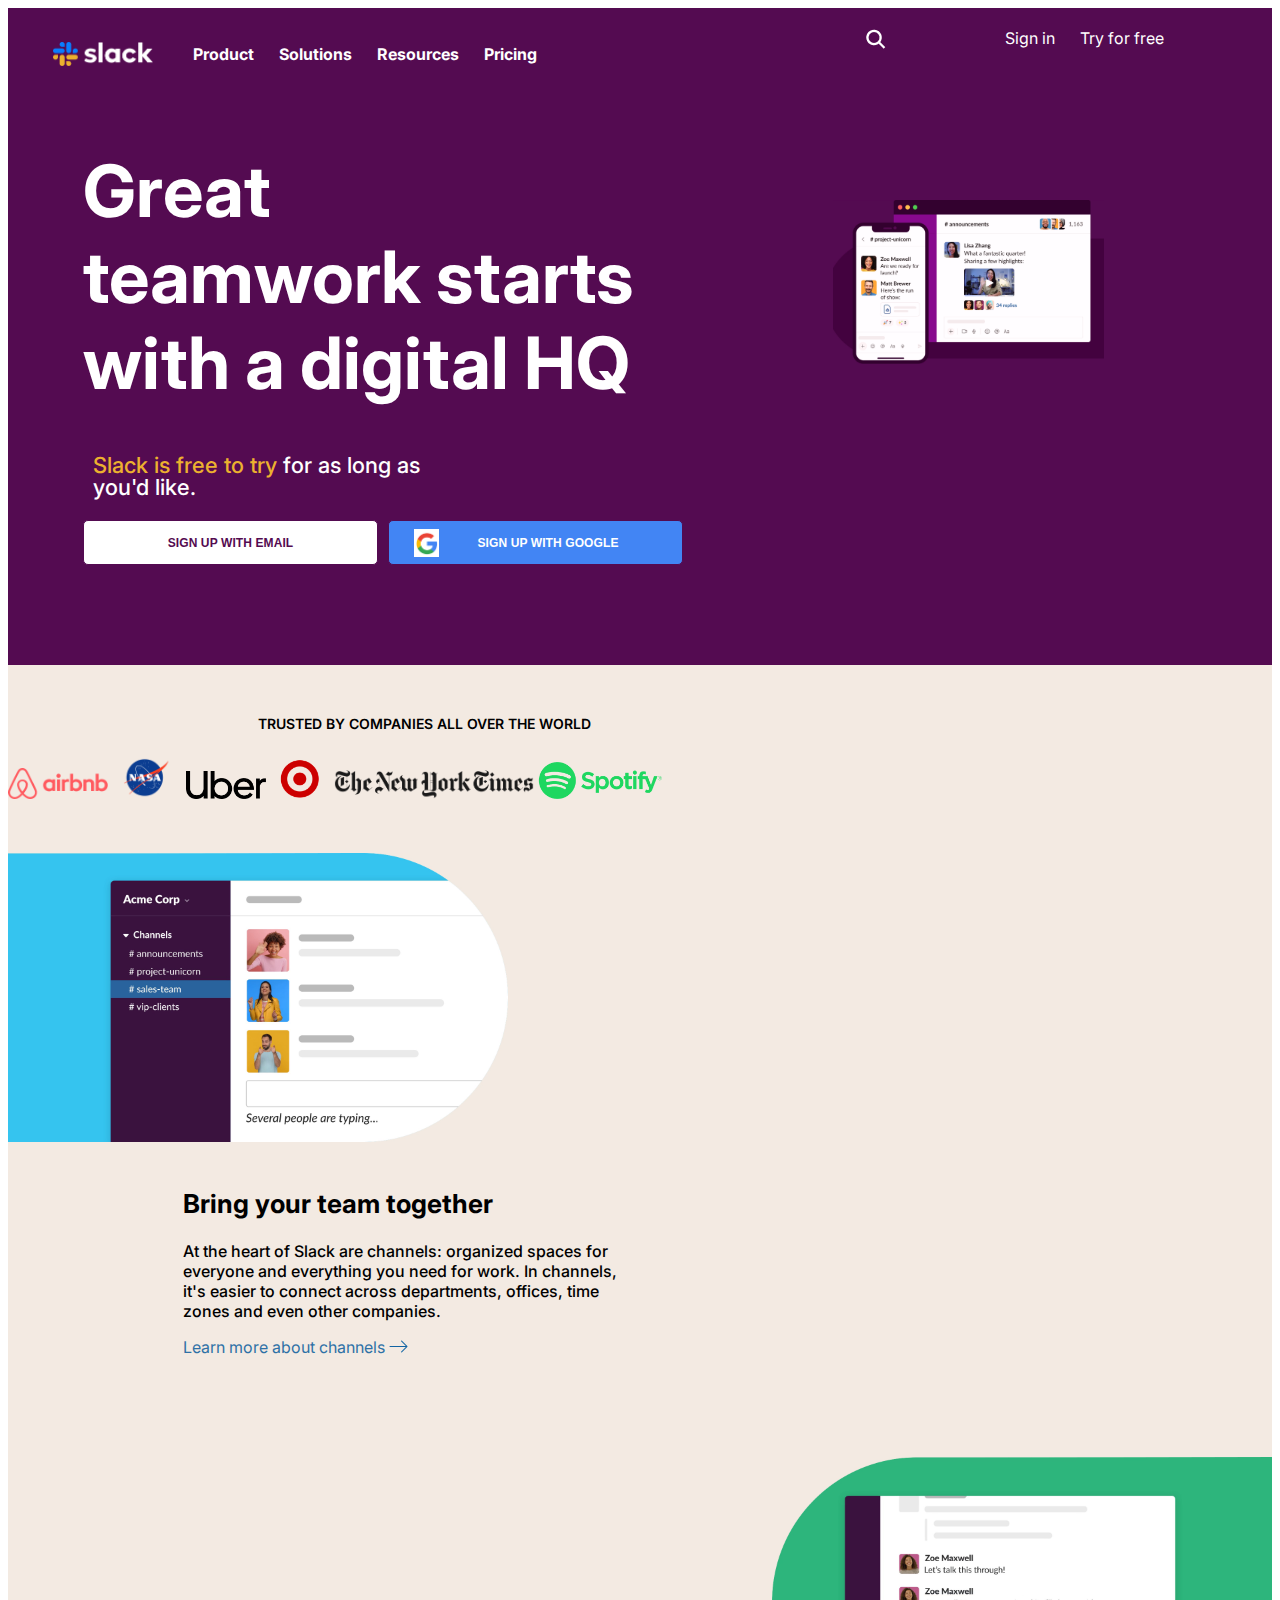
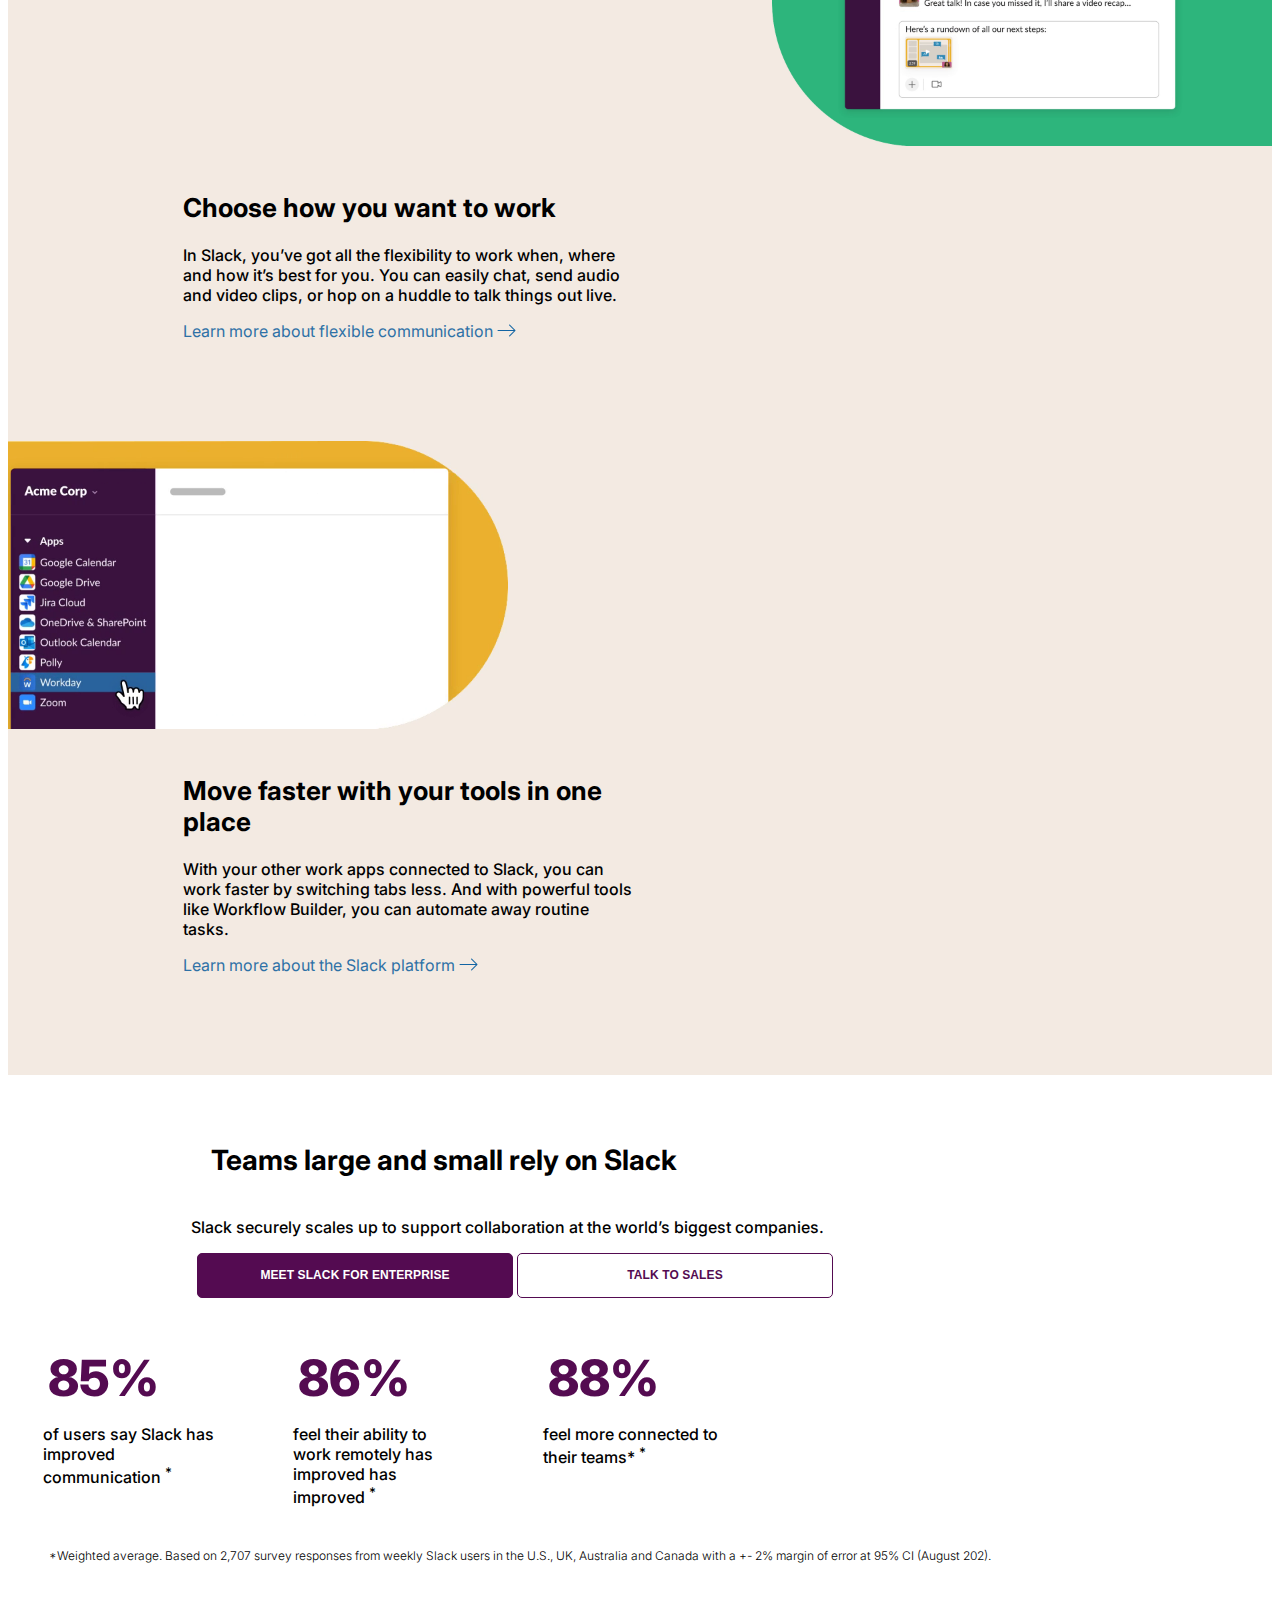
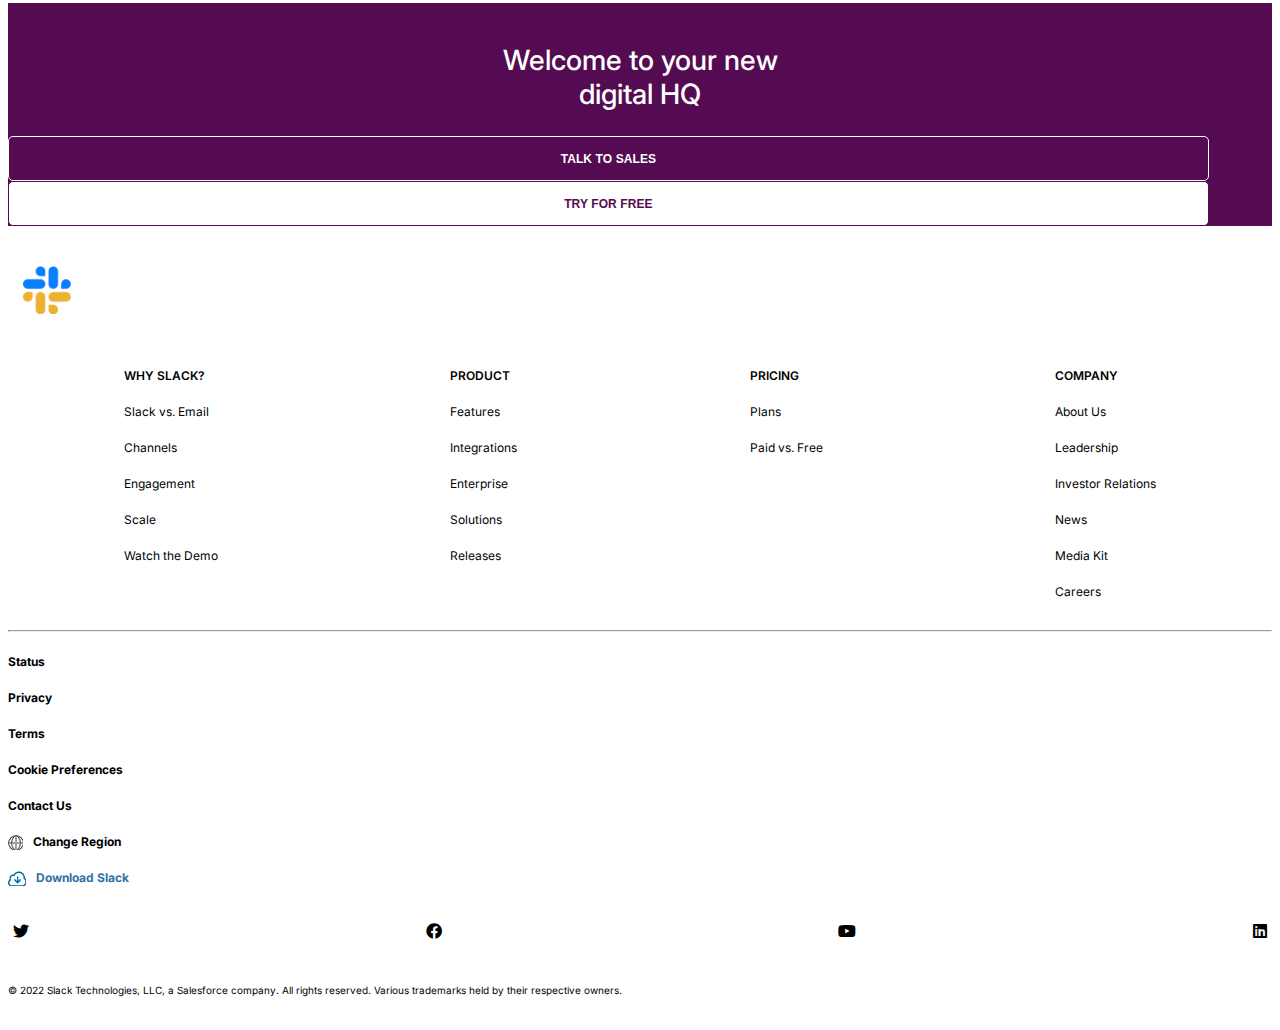
==== commit 0be6b0b0: "added divs to middle sections in order to flex for desktop version" ====
--- a/index.html
+++ b/index.html
@@ -64,7 +64,7 @@
 
           <p><span>Slack is free to try</span> for as long as you'd like.</p>
 
-          <div class="btn-container">
+          <div class="btn-container header-btns">
             <button class="cta-btn purple-text">Sign up with email</button>
 
             <button class="cta-btn google-btn">
@@ -100,34 +100,39 @@
         </section>
 
         <section class="middle-section">
-          <div class="middle-section-img-container">
-            <img src="./images/connectedness-mobile.png" alt="connectedness" />
-          </div>
-          <div class="middle-section-img-container-dt">
-            <img src="./images/connectedness.png" alt="connectedness" />
-          </div>
-
-          <div class="middle-section-container">
-            <h2>Bring your team together</h2>
-
-            <p>
-              At the heart of Slack are channels: organized spaces for everyone and everything you need for work. In channels, it's easier to connect across departments, offices,
-              time zones and even other companies.
-            </p>
-
-            <a href="#">
-              <span>Learn more about channels</span>
-              <img src="images/icon-arrow-right.png" alt="right arrow" />
-            </a>
-          </div>
-          <div class="middle-section-img-container flex-reverse-img">
-            <img src="./images/flexibility-mobile.png" alt="flexibility" />
-          </div>
-          <div class="middle-section-img-container-dt flex-reverse-img">
-            <img src="./images/flexibility.png" alt="flexibility" />
-          </div>
-
-          <section class="middle-section">
+          <div class="middle-section-flex">
+            <div class="middle-section-img-container">
+              <img src="./images/connectedness-mobile.png" alt="connectedness" />
+            </div>
+            <div class="middle-section-img-container-dt">
+              <img src="./images/connectedness.png" alt="connectedness" />
+            </div>
+
+            <div class="middle-section-container">
+              <h2>Bring your team together</h2>
+
+              <p>
+                At the heart of Slack are channels: organized spaces for everyone and everything you need for work. In channels, it's easier to connect across departments, offices,
+                time zones and even other companies.
+              </p>
+
+              <a href="#">
+                <span>Learn more about channels</span>
+                <img src="images/icon-arrow-right.png" alt="right arrow" />
+              </a>
+            </div>
+          </div>
+        </section>
+
+        <div class="middle-section-img-container flex-reverse-img">
+          <img src="./images/flexibility-mobile.png" alt="flexibility" />
+        </div>
+        <div class="middle-section-img-container-dt flex-reverse-img">
+          <img src="./images/flexibility.png" alt="flexibility" />
+        </div>
+
+        <section class="middle-section">
+          <div class="middle-section-flex">
             <div class="middle-section-container">
               <h2>Choose how you want to work</h2>
               <p>
@@ -140,31 +145,34 @@
                 <img src="images/icon-arrow-right.png" alt="right arrow" />
               </a>
             </div>
-          </section>
+          </div>
         </section>
 
         <section class="middle-section">
-          <div class="middle-section-img-container">
-            <img src="./images/speed-mobile.png" alt="speed" />
-          </div>
-          <div class="middle-section-img-container-dt">
-            <img src="./images/speed.png" alt="speed" />
-          </div>
-
-          <div class="middle-section-container">
-            <h2>Move faster with your tools in one place</h2>
-            <p>
-              With your other work apps connected to Slack, you can work faster by switching tabs less. And with powerful tools like Workflow Builder, you can automate away routine
-              tasks.
-            </p>
-
-            <a href="#">
-              <span>Learn more about the Slack platform</span>
-              <img src="images/icon-arrow-right.png" alt="right arrow" />
-            </a>
+          <div class="middle-section-flex">
+            <div class="middle-section-img-container">
+              <img src="./images/speed-mobile.png" alt="speed" />
+            </div>
+            <div class="middle-section-img-container-dt">
+              <img src="./images/speed.png" alt="speed" />
+            </div>
+
+            <div class="middle-section-container">
+              <h2>Move faster with your tools in one place</h2>
+              <p>
+                With your other work apps connected to Slack, you can work faster by switching tabs less. And with powerful tools like Workflow Builder, you can automate away
+                routine tasks.
+              </p>
+
+              <a href="#">
+                <span>Learn more about the Slack platform</span>
+                <img src="images/icon-arrow-right.png" alt="right arrow" />
+              </a>
+            </div>
           </div>
         </section>
       </section>
+
       <section class="team-section">
         <h3>Teams large and small rely on Slack</h3>
         <p>Slack securely scales up to support collaboration at the world’s biggest companies.</p>
--- a/stylesheets/style.css
+++ b/stylesheets/style.css
@@ -388,6 +388,10 @@
     max-width: 100%;
   }
 
+  .nav-hr {
+    display: none;
+  }
+
   .nav-list {
     display: flex;
     gap: 25px;
@@ -452,10 +456,11 @@
   }
 
   .header-container p {
-    padding-left: 0px;
-    padding-right: 0px;
-    width: 250px;
+    width: 350px;
+    line-height: 22px;
+    font-size: 22px;
     text-align: left;
+    font-weight: 500;
   }
 
   .screenshot-container img {
@@ -465,11 +470,22 @@
   }
 
   div.btn-container {
-    width: 380px;
     margin-bottom: 100px;
   }
   .btn-container button {
     margin: 0;
+  }
+
+  .header-btns {
+    display: flex !important;
+    flex-direction: row !important;
+    width: 100%;
+  }
+
+  .cta-btn {
+    width: 450px;
+    padding: 5px 25px;
+    font-size: 14px;
   }
 
   /* main section */
